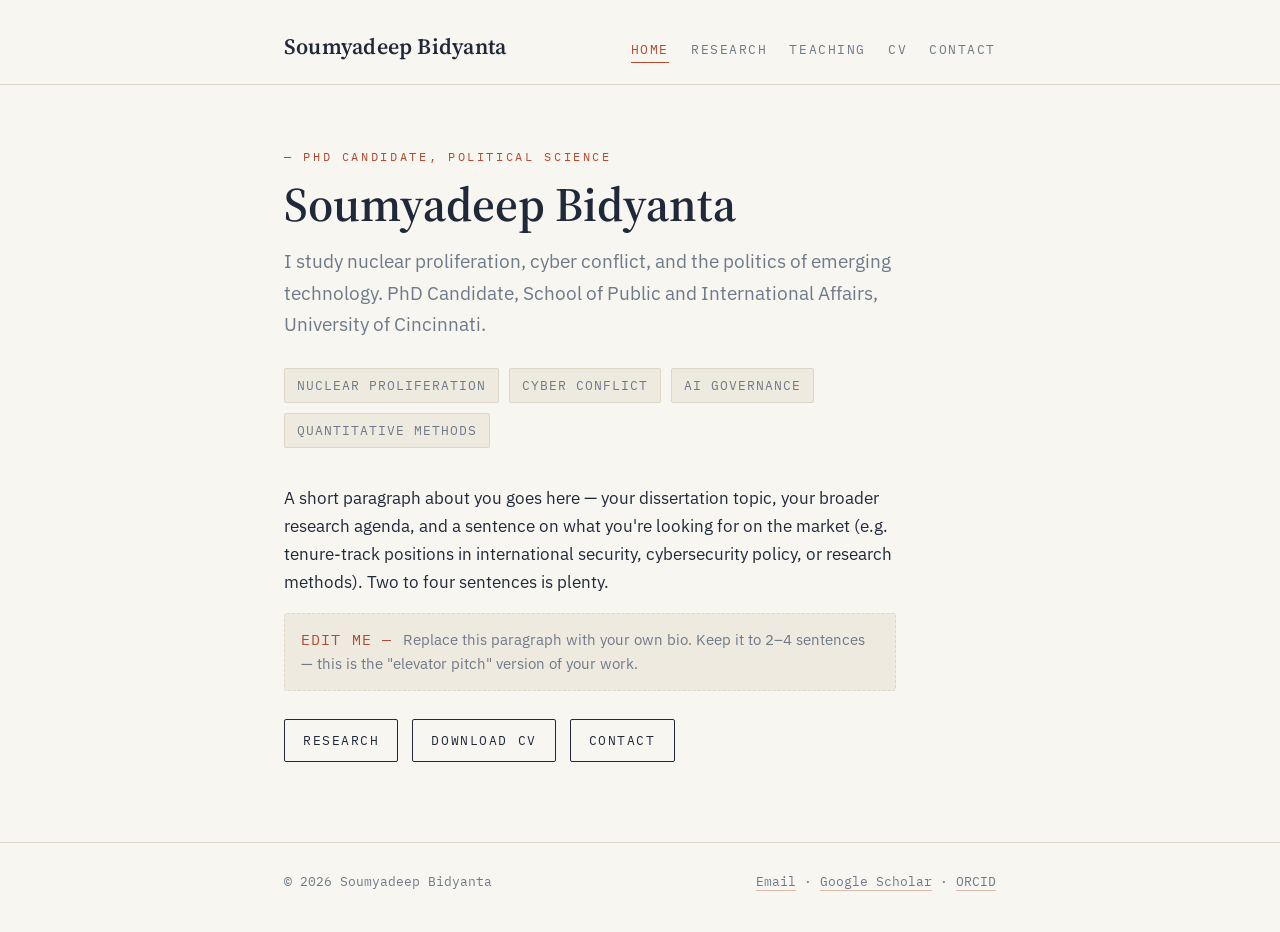
==== index.html @ 3841e686 "Add files via upload" ====
<!DOCTYPE html>
<html lang="en">
<head>
  <meta charset="UTF-8">
  <meta name="viewport" content="width=device-width, initial-scale=1">
  <title>Soumyadeep Bidyanta</title>
  <meta name="description" content="Soumyadeep Bidyanta — PhD Candidate, School of Public and International Affairs, University of Cincinnati.">
  <link rel="preconnect" href="https://fonts.googleapis.com">
  <link href="https://fonts.googleapis.com/css2?family=IBM+Plex+Mono:wght@400;500&family=IBM+Plex+Sans:wght@400;500&family=Source+Serif+4:opsz,wght@8..60,500;8..60,600&display=swap" rel="stylesheet">
  <link rel="stylesheet" href="style.css">
</head>
<body>

  <header>
    <div class="wrap">
      <a class="site-name" href="index.html">Soumyadeep Bidyanta</a>
      <nav>
        <a href="index.html" aria-current="page">Home</a>
        <a href="research.html">Research</a>
        <a href="teaching.html">Teaching</a>
        <a href="cv.html">CV</a>
        <a href="contact.html">Contact</a>
      </nav>
    </div>
  </header>

  <main>
    <div class="wrap">

      <p class="eyebrow">PhD Candidate, Political Science</p>
      <h1>Soumyadeep Bidyanta</h1>
      <p class="tagline">
        I study nuclear proliferation, cyber conflict, and the politics of
        emerging technology. PhD Candidate, School of Public and
        International Affairs, University of Cincinnati.
      </p>

      <ul class="tags">
        <li>Nuclear Proliferation</li>
        <li>Cyber Conflict</li>
        <li>AI Governance</li>
        <li>Quantitative Methods</li>
      </ul>

      <div class="lede">
        <p>
          A short paragraph about you goes here — your dissertation topic,
          your broader research agenda, and a sentence on what you're
          looking for on the market (e.g. tenure-track positions in
          international security, cybersecurity policy, or research
          methods). Two to four sentences is plenty.
        </p>
        <div class="placeholder">
          Replace this paragraph with your own bio. Keep it to 2–4
          sentences — this is the "elevator pitch" version of your work.
        </div>
      </div>

      <div class="cta-row">
        <a class="btn" href="research.html">Research</a>
        <a class="btn" href="cv.html">Download CV</a>
        <a class="btn" href="contact.html">Contact</a>
      </div>

    </div>
  </main>

  <footer>
    <div class="wrap">
      <span>&copy; 2026 Soumyadeep Bidyanta</span>
      <span>
        <a href="mailto:you@uc.edu">Email</a> ·
        <a href="#">Google Scholar</a> ·
        <a href="#">ORCID</a>
      </span>
    </div>
  </footer>

</body>
</html>
---- style.css ----
/* ============================================================
   Academic site — shared styles
   Palette + type system. Edit the variables below to re-theme
   the whole site from one place.
   ============================================================ */

:root {
  --paper: #F8F6F1;       /* page background */
  --paper-deep: #EFEAE0;  /* card / panel background */
  --ink: #20293A;         /* primary text */
  --slate: #6E7A89;       /* secondary text */
  --accent: #B3492F;      /* rust — used sparingly for emphasis & links */
  --hairline: #DCD6C7;    /* dividers, borders */

  --serif: "Source Serif 4", Georgia, serif;
  --sans: "IBM Plex Sans", -apple-system, Segoe UI, sans-serif;
  --mono: "IBM Plex Mono", "SF Mono", Menlo, monospace;
}

* { box-sizing: border-box; }

html { scroll-behavior: smooth; }

body {
  margin: 0;
  background: var(--paper);
  color: var(--ink);
  font-family: var(--sans);
  font-size: 17px;
  line-height: 1.65;
  -webkit-font-smoothing: antialiased;
}

a {
  color: var(--accent);
  text-decoration: none;
  border-bottom: 1px solid color-mix(in srgb, var(--accent) 35%, transparent);
}
a:hover, a:focus-visible { border-bottom-color: var(--accent); }
a:focus-visible { outline: 2px solid var(--accent); outline-offset: 3px; border-radius: 2px; }

img { max-width: 100%; }

/* ---------- layout ---------- */

.wrap {
  max-width: 760px;
  margin: 0 auto;
  padding: 0 24px;
}

/* ---------- header / nav ---------- */

header {
  border-bottom: 1px solid var(--hairline);
  padding: 28px 0 20px;
}

header .wrap {
  display: flex;
  flex-wrap: wrap;
  align-items: baseline;
  justify-content: space-between;
  gap: 12px;
}

.site-name {
  font-family: var(--serif);
  font-weight: 600;
  font-size: 22px;
  letter-spacing: 0.01em;
  color: var(--ink);
  border-bottom: none;
}

nav { display: flex; gap: 22px; flex-wrap: wrap; }

nav a {
  font-family: var(--mono);
  font-size: 13px;
  text-transform: uppercase;
  letter-spacing: 0.12em;
  color: var(--slate);
  border-bottom: 1px solid transparent;
  padding-bottom: 2px;
}

nav a:hover,
nav a[aria-current="page"] {
  color: var(--accent);
  border-bottom-color: var(--accent);
}

/* ---------- main content ---------- */

main { padding: 56px 0 80px; }

.eyebrow {
  font-family: var(--mono);
  font-size: 12px;
  text-transform: uppercase;
  letter-spacing: 0.22em;
  color: var(--accent);
  display: inline-block;
  margin: 0 0 10px;
}
.eyebrow::before { content: "— "; }

h1 {
  font-family: var(--serif);
  font-weight: 600;
  font-size: clamp(34px, 6vw, 48px);
  line-height: 1.15;
  margin: 0 0 14px;
}

h2 {
  font-family: var(--serif);
  font-weight: 600;
  font-size: 26px;
  margin: 0 0 8px;
}

.tagline {
  font-size: 19px;
  color: var(--slate);
  max-width: 32em;
  margin: 0 0 28px;
}

.lede { max-width: 36em; }

/* ---------- topic tags (signature element) ---------- */

.tags {
  display: flex;
  flex-wrap: wrap;
  gap: 10px;
  margin: 28px 0 36px;
  padding: 0;
  list-style: none;
}

.tags li {
  font-family: var(--mono);
  font-size: 12.5px;
  text-transform: uppercase;
  letter-spacing: 0.08em;
  border: 1px solid var(--hairline);
  border-radius: 2px;
  padding: 6px 12px;
  color: var(--slate);
  background: var(--paper-deep);
}

/* ---------- section dividers ---------- */

.section {
  margin-top: 56px;
  padding-top: 36px;
  border-top: 1px dashed var(--hairline);
}

/* ---------- entry blocks (research items, courses, etc.) ---------- */

.entry {
  margin-bottom: 34px;
  padding-left: 18px;
  border-left: 2px solid var(--hairline);
}

.entry h3 {
  font-family: var(--serif);
  font-size: 19px;
  font-weight: 600;
  margin: 0 0 4px;
}

.entry .meta {
  font-family: var(--mono);
  font-size: 12.5px;
  color: var(--slate);
  text-transform: uppercase;
  letter-spacing: 0.08em;
  margin: 0 0 8px;
}

.entry p { margin: 0; max-width: 36em; }

/* ---------- placeholder note ---------- */

.placeholder {
  background: var(--paper-deep);
  border: 1px dashed var(--hairline);
  border-radius: 3px;
  padding: 14px 16px;
  font-size: 14.5px;
  color: var(--slate);
  margin: 14px 0 0;
}
.placeholder::before {
  content: "EDIT ME — ";
  font-family: var(--mono);
  color: var(--accent);
  letter-spacing: 0.08em;
}

/* ---------- buttons / CTA ---------- */

.cta-row { display: flex; flex-wrap: wrap; gap: 14px; margin-top: 28px; }

.btn {
  display: inline-block;
  font-family: var(--mono);
  font-size: 13px;
  text-transform: uppercase;
  letter-spacing: 0.12em;
  padding: 10px 18px;
  border: 1px solid var(--ink);
  border-radius: 2px;
  color: var(--ink);
  border-bottom: 1px solid var(--ink);
}
.btn:hover { background: var(--ink); color: var(--paper); }

/* ---------- footer ---------- */

footer {
  border-top: 1px solid var(--hairline);
  padding: 28px 0 40px;
  font-family: var(--mono);
  font-size: 13px;
  color: var(--slate);
}

footer .wrap {
  display: flex;
  flex-wrap: wrap;
  gap: 18px;
  justify-content: space-between;
}

footer a { color: var(--slate); }
footer a:hover { color: var(--accent); }

/* ---------- responsive ---------- */

@media (max-width: 540px) {
  body { font-size: 16px; }
  main { padding: 40px 0 60px; }
  header { padding: 22px 0 16px; }
}
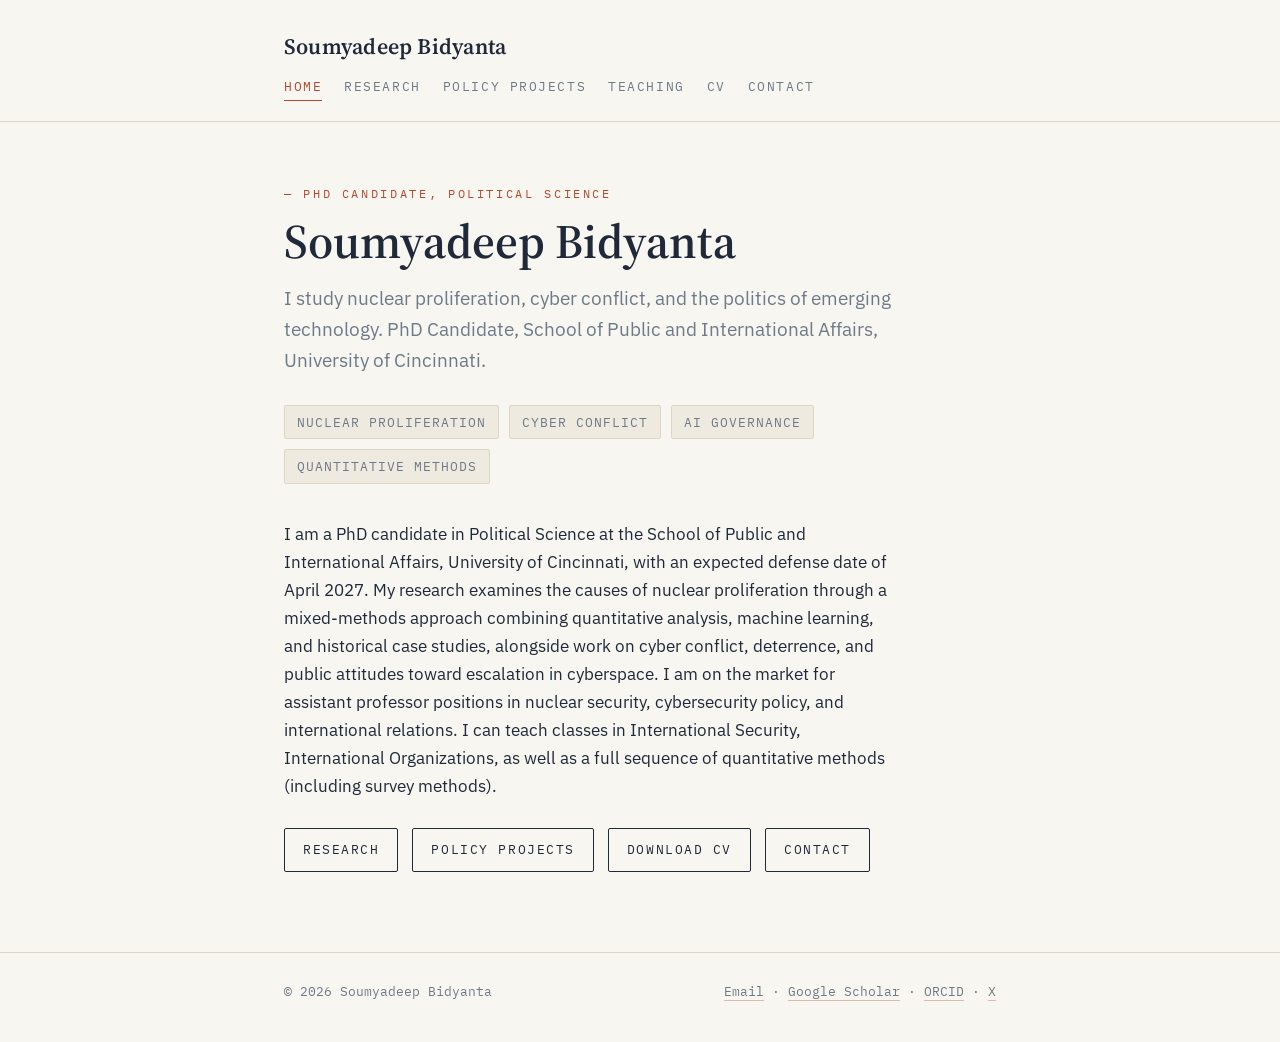
==== commit 9aa22952: "Add files via upload" ====
--- a/index.html
+++ b/index.html
@@ -17,6 +17,7 @@
       <nav>
         <a href="index.html" aria-current="page">Home</a>
         <a href="research.html">Research</a>
+        <a href="policy-projects.html">Policy Projects</a>
         <a href="teaching.html">Teaching</a>
         <a href="cv.html">CV</a>
         <a href="contact.html">Contact</a>
@@ -44,20 +45,24 @@
 
       <div class="lede">
         <p>
-          A short paragraph about you goes here — your dissertation topic,
-          your broader research agenda, and a sentence on what you're
-          looking for on the market (e.g. tenure-track positions in
-          international security, cybersecurity policy, or research
-          methods). Two to four sentences is plenty.
+          I am a PhD candidate in Political Science at the School of Public
+          and International Affairs, University of Cincinnati, with an
+          expected defense date of April 2027. My research examines the
+          causes of nuclear proliferation through a mixed-methods approach
+          combining quantitative analysis, machine learning, and historical
+          case studies, alongside work on cyber conflict, deterrence, and
+          public attitudes toward escalation in cyberspace. I am on the
+          market for assistant professor positions in nuclear security,
+          cybersecurity policy, and international relations. I can teach
+          classes in International Security, International Organizations,
+          as well as a full sequence of quantitative methods (including
+          survey methods).
         </p>
-        <div class="placeholder">
-          Replace this paragraph with your own bio. Keep it to 2–4
-          sentences — this is the "elevator pitch" version of your work.
-        </div>
       </div>
 
       <div class="cta-row">
         <a class="btn" href="research.html">Research</a>
+        <a class="btn" href="policy-projects.html">Policy Projects</a>
         <a class="btn" href="cv.html">Download CV</a>
         <a class="btn" href="contact.html">Contact</a>
       </div>
@@ -69,9 +74,10 @@
     <div class="wrap">
       <span>&copy; 2026 Soumyadeep Bidyanta</span>
       <span>
-        <a href="mailto:you@uc.edu">Email</a> ·
-        <a href="#">Google Scholar</a> ·
-        <a href="#">ORCID</a>
+        <a href="mailto:bidyansp@mail.uc.edu">Email</a> ·
+        <a href="https://scholar.google.com/citations?user=yoYPEBIAAAAJ&hl=en">Google Scholar</a> ·
+        <a href="https://orcid.org/0000-0002-6600-3613">ORCID</a> ·
+        <a href="https://x.com/SBAcademic">X</a>
       </span>
     </div>
   </footer>
--- a/style.css
+++ b/style.css
@@ -205,6 +205,24 @@
   letter-spacing: 0.08em;
 }
 
+/* ---------- lists inside content blocks ---------- */
+
+.entry ul,
+.entry ol,
+.lede ul,
+.lede ol {
+  margin: 10px 0 0;
+  padding-left: 22px;
+}
+
+.entry ul li,
+.entry ol li,
+.lede ul li,
+.lede ol li {
+  margin-bottom: 8px;
+  max-width: 36em;
+}
+
 /* ---------- buttons / CTA ---------- */
 
 .cta-row { display: flex; flex-wrap: wrap; gap: 14px; margin-top: 28px; }
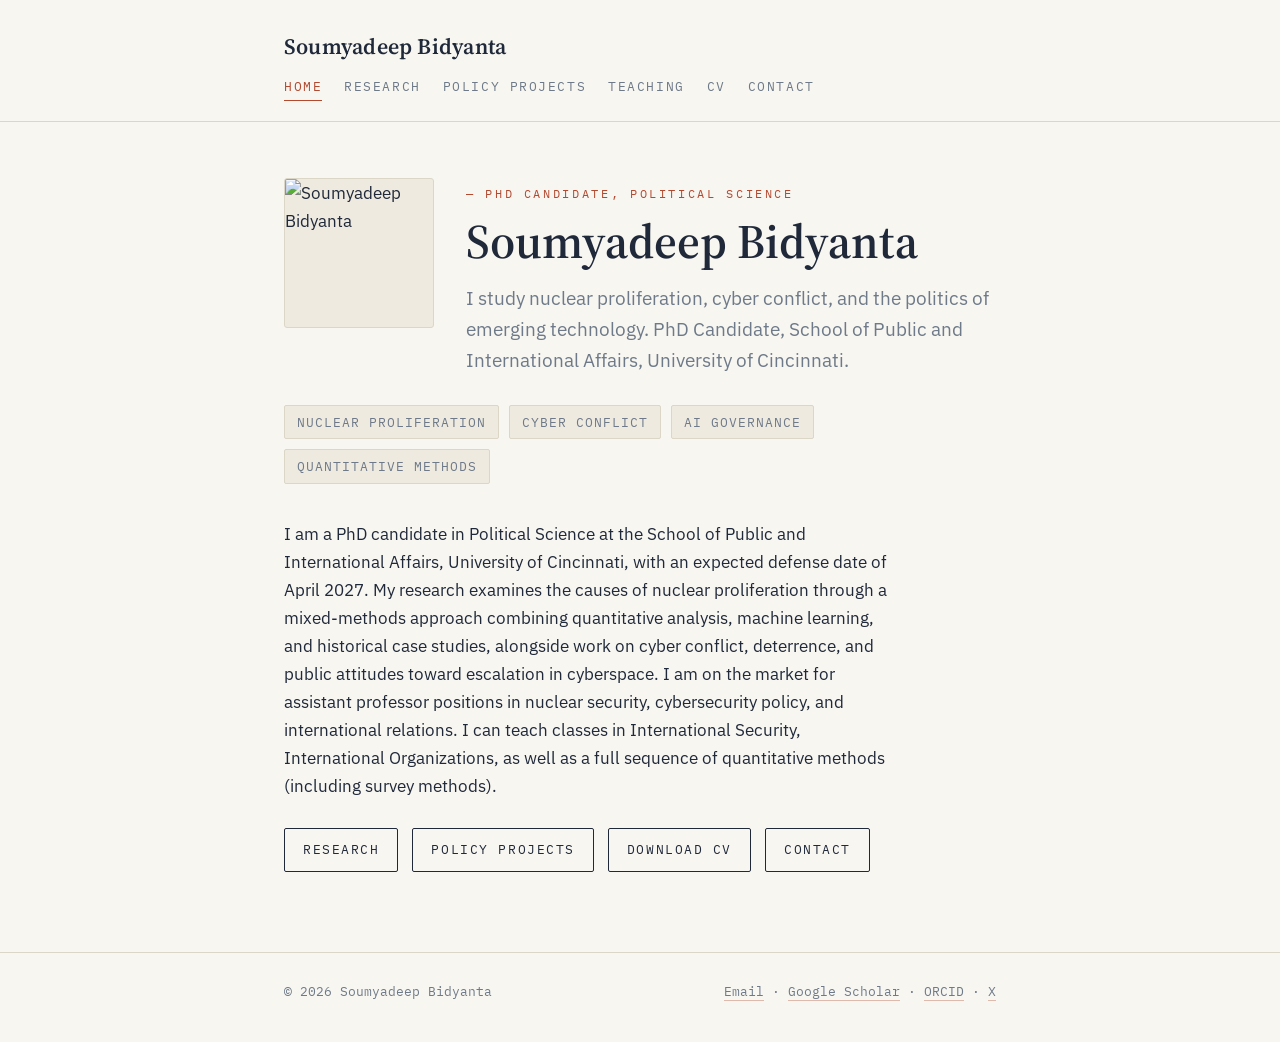
==== commit f14f5099: "Add files via upload" ====
--- a/index.html
+++ b/index.html
@@ -28,13 +28,20 @@
   <main>
     <div class="wrap">
 
-      <p class="eyebrow">PhD Candidate, Political Science</p>
-      <h1>Soumyadeep Bidyanta</h1>
-      <p class="tagline">
-        I study nuclear proliferation, cyber conflict, and the politics of
-        emerging technology. PhD Candidate, School of Public and
-        International Affairs, University of Cincinnati.
-      </p>
+      <div class="hero">
+        <div class="hero-text">
+          <p class="eyebrow">PhD Candidate, Political Science</p>
+          <h1>Soumyadeep Bidyanta</h1>
+          <p class="tagline">
+            I study nuclear proliferation, cyber conflict, and the politics of
+            emerging technology. PhD Candidate, School of Public and
+            International Affairs, University of Cincinnati.
+          </p>
+        </div>
+        <div class="hero-photo">
+          <img src="bidyanta_photo.jpg" alt="Soumyadeep Bidyanta">
+        </div>
+      </div>
 
       <ul class="tags">
         <li>Nuclear Proliferation</li>
--- a/style.css
+++ b/style.css
@@ -128,6 +128,39 @@
   margin: 0 0 28px;
 }
 
+/* ---------- hero (name + photo) ---------- */
+
+.hero {
+  display: flex;
+  flex-direction: row-reverse;
+  align-items: flex-start;
+  justify-content: space-between;
+  gap: 32px;
+}
+
+.hero-text { flex: 1 1 360px; }
+
+.hero-text .tagline { margin-bottom: 0; }
+
+.hero-photo {
+  flex: 0 0 auto;
+}
+
+.hero-photo img {
+  display: block;
+  width: 150px;
+  height: 150px;
+  object-fit: cover;
+  border-radius: 3px;
+  border: 1px solid var(--hairline);
+  background: var(--paper-deep);
+}
+
+@media (max-width: 560px) {
+  .hero { flex-direction: column-reverse; gap: 20px; }
+  .hero-photo img { width: 120px; height: 120px; }
+}
+
 .lede { max-width: 36em; }
 
 /* ---------- topic tags (signature element) ---------- */
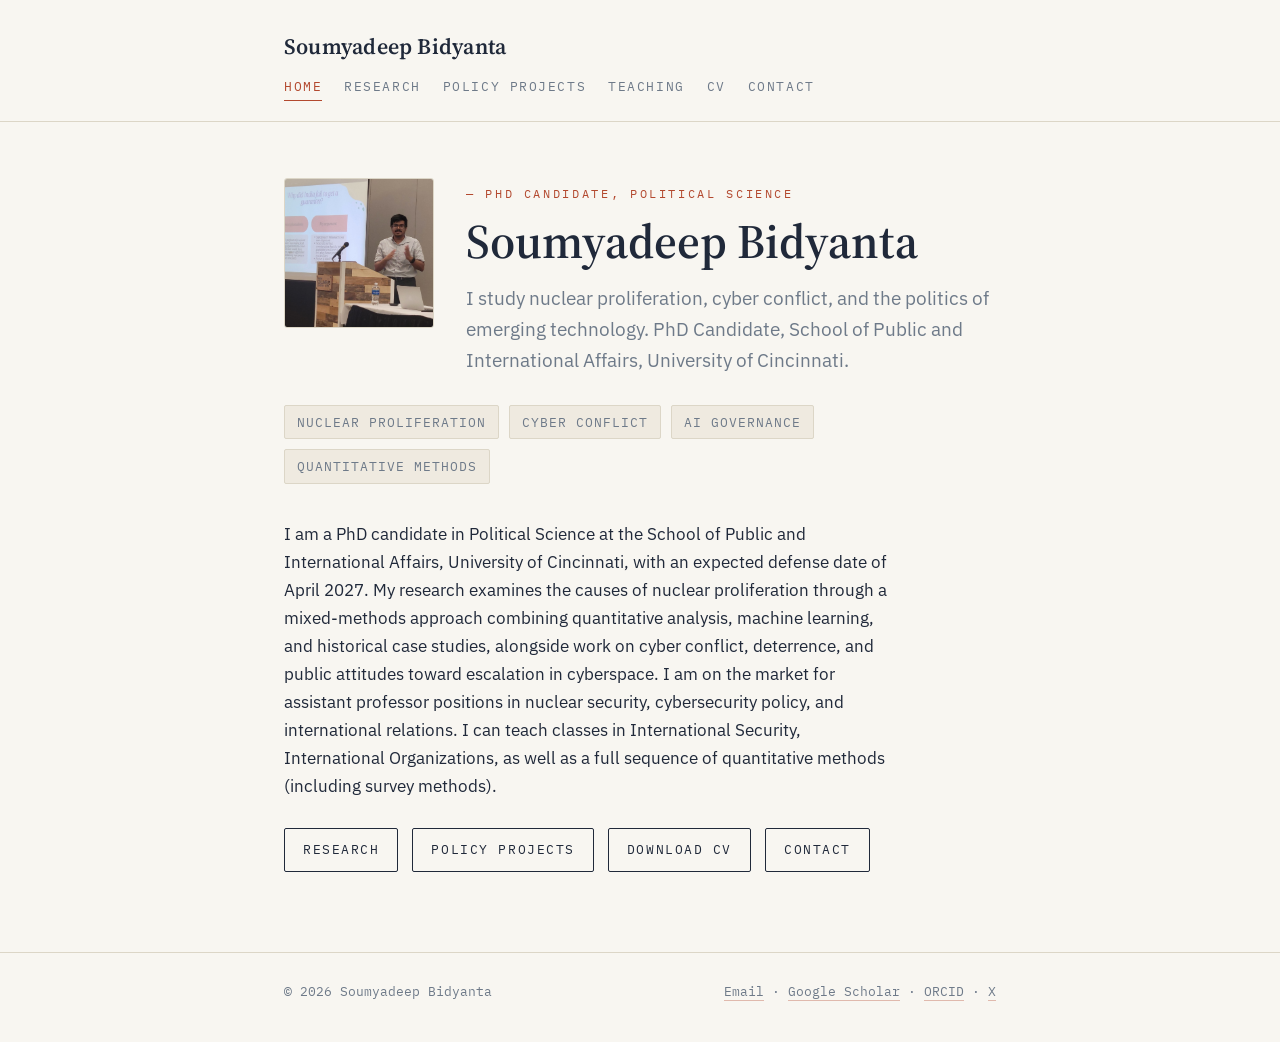
==== commit ac4326a1: "Update index.html" ====
--- a/index.html
+++ b/index.html
@@ -39,7 +39,7 @@
           </p>
         </div>
         <div class="hero-photo">
-          <img src="bidyanta_photo.jpg" alt="Soumyadeep Bidyanta">
+          <img src="bidyanta_photo.jpeg" alt="Soumyadeep Bidyanta">
         </div>
       </div>
 
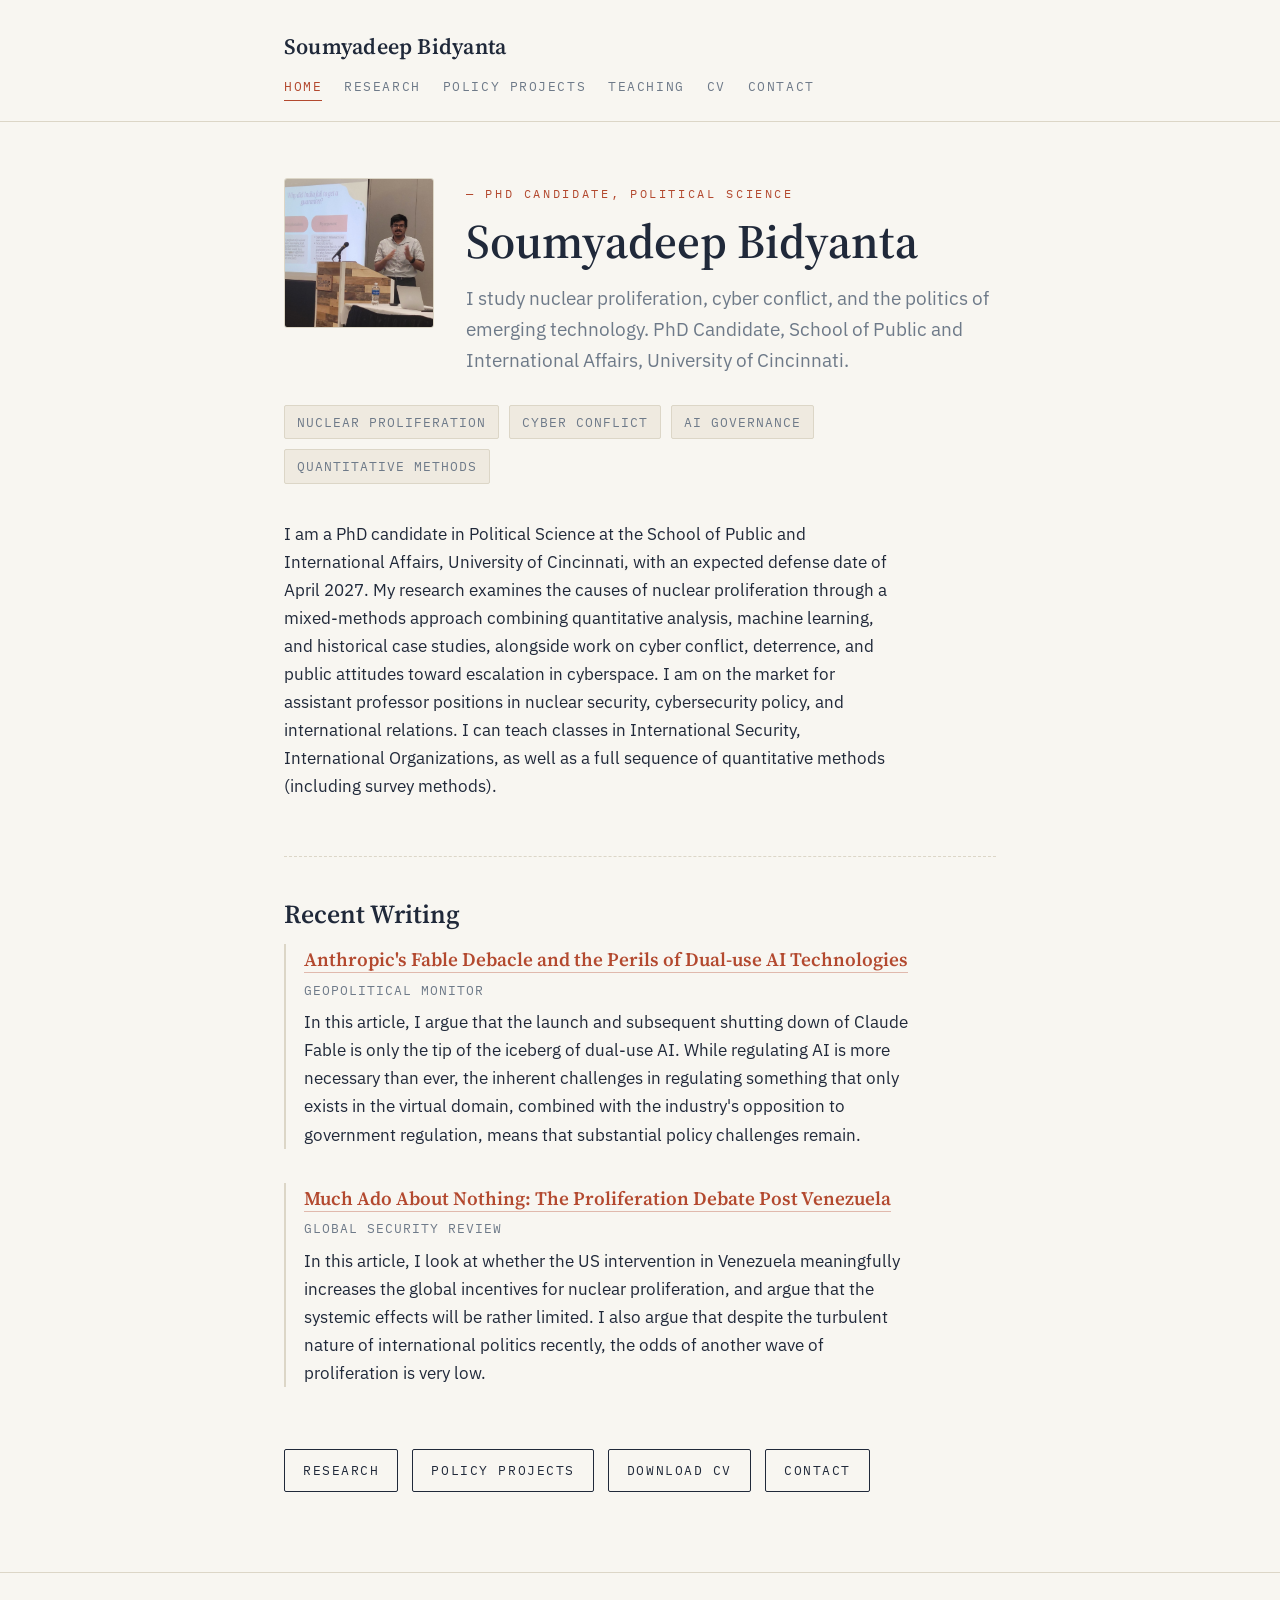
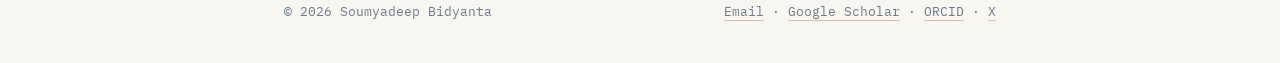
==== commit 4991db6d: "Update index.html" ====
--- a/index.html
+++ b/index.html
@@ -67,6 +67,44 @@
         </p>
       </div>
 
+      <div class="section">
+        <h2>Recent Writing</h2>
+        <div class="entry">
+          <h3>
+            <a href="https://www.geopoliticalmonitor.com/anthropics-fable-debacle-and-the-perils-of-dual-use-ai-technologies/">
+              Anthropic's Fable Debacle and the Perils of Dual-use AI Technologies
+            </a>
+          </h3>
+          <p class="meta">Geopolitical Monitor</p>
+          <p>
+            In this article, I argue that the launch and subsequent shutting
+            down of Claude Fable is only the tip of the iceberg of dual-use AI.
+            While regulating AI is more necessary than ever, the inherent
+            challenges in regulating something that only exists in the virtual
+            domain, combined with the industry's opposition to government
+            regulation, means that substantial policy challenges remain.
+          </p>
+        </div>
+        <div class="entry">
+          <h3>
+            <a href="https://globalsecurityreview.com/much-ado-about-nothing-the-proliferation-debate-post-venezuela/">
+              Much Ado About Nothing: The Proliferation Debate Post Venezuela
+            </a>
+          </h3>
+          <p class="meta">Global Security Review</p>
+          <p>
+            In this article, I look at whether the US intervention in Venezuela
+            meaningfully increases the global incentives for nuclear
+            proliferation, and argue that the systemic effects will be rather
+            limited. I also argue that despite the turbulent nature of
+            international politics recently, the odds of another wave of
+            proliferation is very low.
+          </p>
+        </div>
+      </div>
+
+      <div class="cta-row">
+
       <div class="cta-row">
         <a class="btn" href="research.html">Research</a>
         <a class="btn" href="policy-projects.html">Policy Projects</a>
